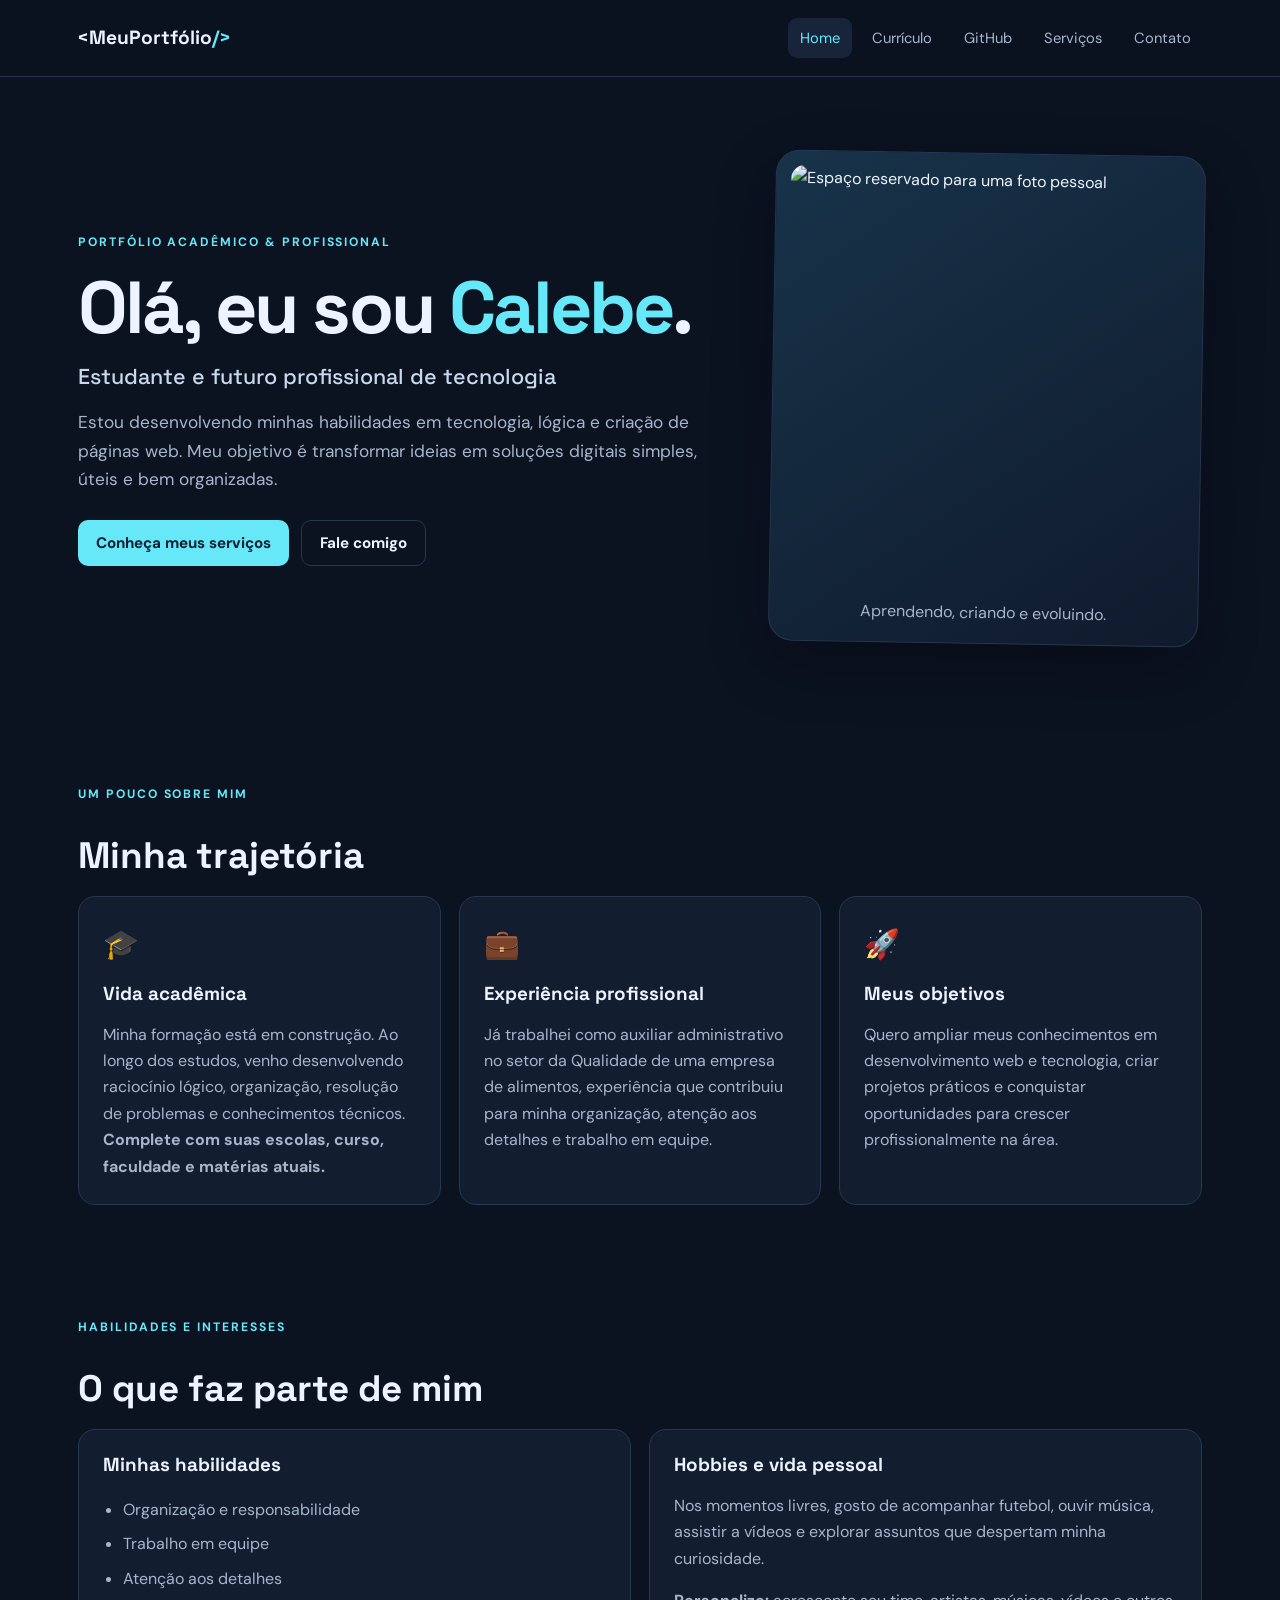
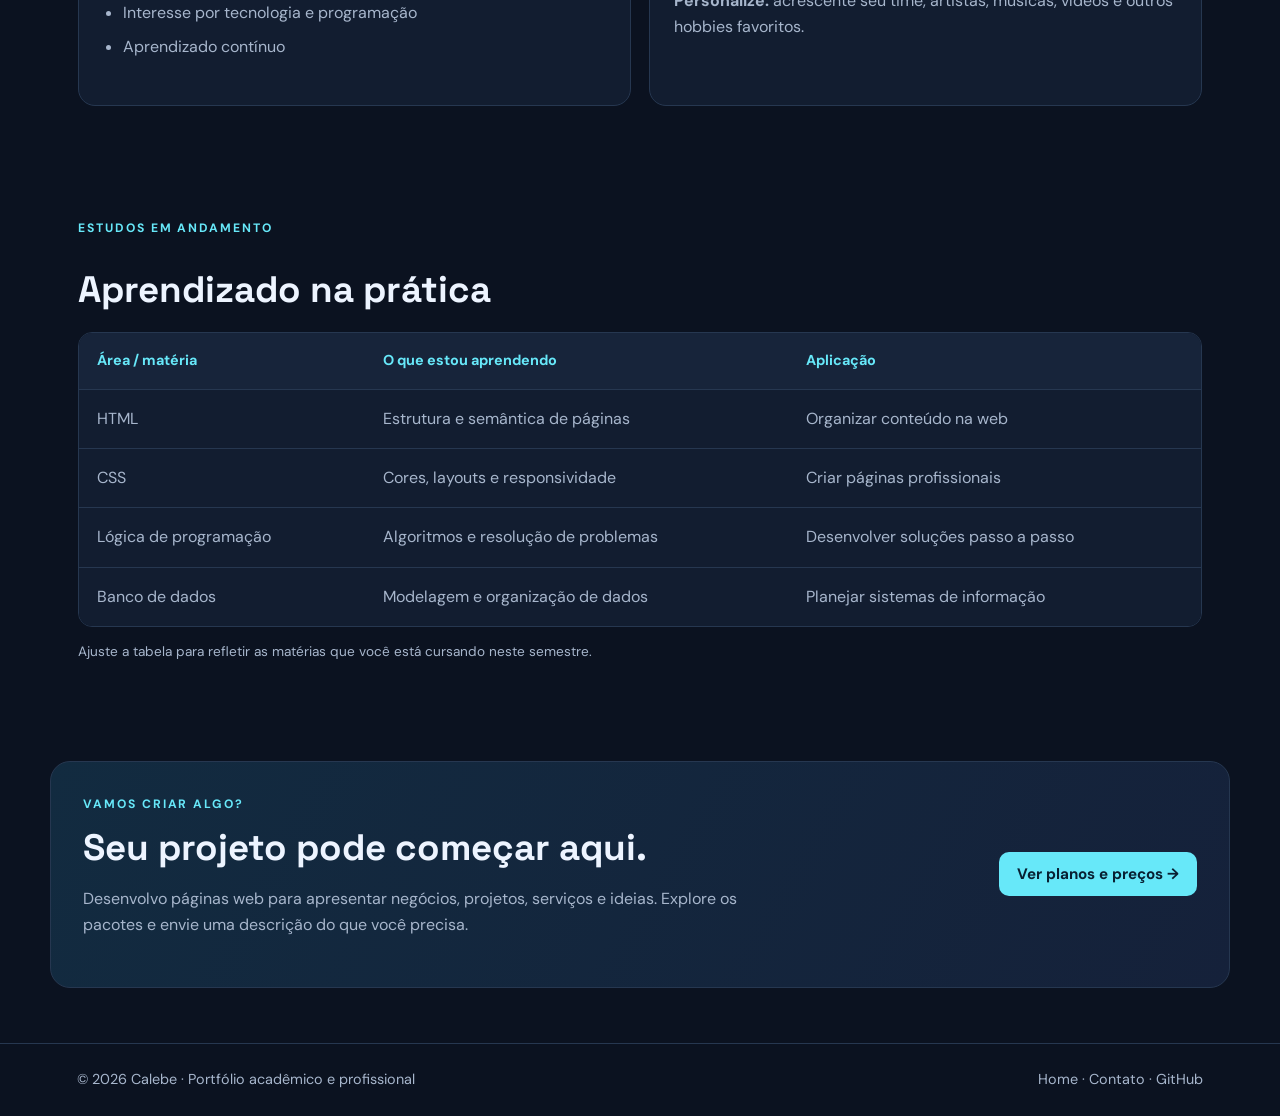
==== index.html @ 486a0722 "Add files via upload" ====
<!DOCTYPE html>
<html lang="pt-BR">
<head>
  <meta charset="UTF-8">
  <meta name="viewport" content="width=device-width, initial-scale=1.0">
  <meta name="description" content="Portfólio acadêmico e profissional e serviços de desenvolvimento web.">
  <title>Meu Portfólio | Desenvolvedor Web</title>
  <link rel="stylesheet" href="style.css">
</head>
<body>
<header class="topo">
  <a class="logo" href="index.html">&lt;MeuPortfólio<span>/&gt;</span></a>
  <nav aria-label="Menu principal">
    <a class="ativo" href="index.html">Home</a>
    <a href="curriculo.html">Currículo</a>
    <a href="github.html">GitHub</a>
    <a href="servicos.html">Serviços</a>
    <a href="contato.html">Contato</a>
  </nav>
</header>
<main>
  <section class="hero">
    <div class="hero-texto">
      <p class="sobretitulo">PORTFÓLIO ACADÊMICO & PROFISSIONAL</p>
      <h1>Olá, eu sou <span>Calebe</span>.</h1>
      <h2>Estudante e futuro profissional de tecnologia</h2>
      <p>Estou desenvolvendo minhas habilidades em tecnologia, lógica e criação de páginas web. Meu objetivo é transformar ideias em soluções digitais simples, úteis e bem organizadas.</p>
      <div class="botoes">
        <a class="botao" href="servicos.html">Conheça meus serviços</a>
        <a class="botao secundario" href="contato.html">Fale comigo</a>
      </div>
    </div>
    <div class="foto-perfil">
      <!-- Troque perfil.jpg por uma foto sua. -->
      <img src="https://placehold.co/420x480/142238/67e8f9?text=Sua+Foto" alt="Espaço reservado para uma foto pessoal">
      <p>Aprendendo, criando e evoluindo.</p>
    </div>
  </section>

  <section class="secao">
    <p class="sobretitulo">UM POUCO SOBRE MIM</p>
    <h2>Minha trajetória</h2>
    <div class="grade tres">
      <article class="cartao"><div class="icone">🎓</div><h3>Vida acadêmica</h3><p>Minha formação está em construção. Ao longo dos estudos, venho desenvolvendo raciocínio lógico, organização, resolução de problemas e conhecimentos técnicos. <strong>Complete com suas escolas, curso, faculdade e matérias atuais.</strong></p></article>
      <article class="cartao"><div class="icone">💼</div><h3>Experiência profissional</h3><p>Já trabalhei como auxiliar administrativo no setor da Qualidade de uma empresa de alimentos, experiência que contribuiu para minha organização, atenção aos detalhes e trabalho em equipe.</p></article>
      <article class="cartao"><div class="icone">🚀</div><h3>Meus objetivos</h3><p>Quero ampliar meus conhecimentos em desenvolvimento web e tecnologia, criar projetos práticos e conquistar oportunidades para crescer profissionalmente na área.</p></article>
    </div>
  </section>

  <section class="secao">
    <p class="sobretitulo">HABILIDADES E INTERESSES</p>
    <h2>O que faz parte de mim</h2>
    <div class="grade dois">
      <article class="cartao"><h3>Minhas habilidades</h3><ul class="lista"><li>Organização e responsabilidade</li><li>Trabalho em equipe</li><li>Atenção aos detalhes</li><li>Interesse por tecnologia e programação</li><li>Aprendizado contínuo</li></ul></article>
      <article class="cartao"><h3>Hobbies e vida pessoal</h3><p>Nos momentos livres, gosto de acompanhar futebol, ouvir música, assistir a vídeos e explorar assuntos que despertam minha curiosidade.</p><p><strong>Personalize:</strong> acrescente seu time, artistas, músicas, vídeos e outros hobbies favoritos.</p></article>
    </div>
  </section>

  <section class="secao">
    <p class="sobretitulo">ESTUDOS EM ANDAMENTO</p>
    <h2>Aprendizado na prática</h2>
    <div class="tabela-wrap"><table><thead><tr><th>Área / matéria</th><th>O que estou aprendendo</th><th>Aplicação</th></tr></thead><tbody>
      <tr><td>HTML</td><td>Estrutura e semântica de páginas</td><td>Organizar conteúdo na web</td></tr>
      <tr><td>CSS</td><td>Cores, layouts e responsividade</td><td>Criar páginas profissionais</td></tr>
      <tr><td>Lógica de programação</td><td>Algoritmos e resolução de problemas</td><td>Desenvolver soluções passo a passo</td></tr>
      <tr><td>Banco de dados</td><td>Modelagem e organização de dados</td><td>Planejar sistemas de informação</td></tr>
    </tbody></table></div>
    <p class="nota">Ajuste a tabela para refletir as matérias que você está cursando neste semestre.</p>
  </section>

  <section class="secao destaque">
    <div><p class="sobretitulo">VAMOS CRIAR ALGO?</p><h2>Seu projeto pode começar aqui.</h2><p>Desenvolvo páginas web para apresentar negócios, projetos, serviços e ideias. Explore os pacotes e envie uma descrição do que você precisa.</p></div>
    <a class="botao" href="servicos.html">Ver planos e preços →</a>
  </section>
</main>
<footer><p>© 2026 Calebe · Portfólio acadêmico e profissional</p><p><a href="index.html">Home</a> · <a href="contato.html">Contato</a> · <a href="github.html">GitHub</a></p></footer>
</body>
</html>
---- style.css ----
@import url('https://fonts.googleapis.com/css2?family=DM+Sans:wght@400;500;600;700&family=Space+Grotesk:wght@400;500;600;700&display=swap');
:root{--fundo:#0b1220;--painel:#121d30;--painel2:#17243a;--texto:#edf4ff;--suave:#a7b6cc;--azul:#67e8f9;--azul2:#38bdf8;--borda:#263750;--verde:#9ef0c3}
*{box-sizing:border-box}
html{scroll-behavior:smooth}
body{margin:0;background:var(--fundo);color:var(--texto);font-family:'DM Sans',sans-serif;line-height:1.65}
a{color:var(--azul);text-decoration:none}
a:hover{color:#fff}
.topo{display:flex;align-items:center;justify-content:space-between;gap:24px;padding:18px clamp(18px,6vw,90px);border-bottom:1px solid var(--borda);background:rgba(11,18,32,.96);position:sticky;top:0;z-index:10}
.logo{font-family:'Space Grotesk',sans-serif;font-size:1.2rem;font-weight:700;color:var(--texto);white-space:nowrap}.logo span{color:var(--azul)}
nav{display:flex;gap:8px;flex-wrap:wrap;justify-content:flex-end}nav a{color:var(--suave);padding:8px 12px;border-radius:9px;font-size:.92rem}nav a:hover,nav a.ativo{background:var(--painel2);color:var(--azul)}
.hero{display:grid;grid-template-columns:1.2fr .8fr;align-items:center;gap:50px;max-width:1180px;margin:auto;padding:76px 28px 84px;min-height:500px}
.sobretitulo{color:var(--azul);font-size:.76rem;font-weight:700;letter-spacing:.16em;margin:0 0 12px}
h1,h2,h3{font-family:'Space Grotesk',sans-serif;line-height:1.2;margin-top:0}h1{font-size:clamp(2.5rem,6vw,4.6rem);margin-bottom:10px;letter-spacing:-.04em}h1 span{color:var(--azul)}h2{font-size:clamp(1.6rem,3vw,2.3rem);margin-bottom:18px}h3{font-size:1.18rem;margin-bottom:10px}
.hero h2{font-size:1.35rem;color:#c9d8ed;font-weight:500;margin:12px 0 18px}.hero-texto>p:not(.sobretitulo){max-width:650px;color:var(--suave);font-size:1.08rem}
.foto-perfil{background:linear-gradient(145deg,#17334a,#101a2c);padding:14px;border:1px solid var(--borda);border-radius:24px;transform:rotate(1deg);box-shadow:0 22px 60px #0004}.foto-perfil img{width:100%;display:block;aspect-ratio:4/4.2;object-fit:cover;border-radius:15px}.foto-perfil p{text-align:center;color:var(--suave);margin:12px 0 3px}
.botoes{display:flex;gap:12px;flex-wrap:wrap;margin-top:26px}.botao{display:inline-flex;align-items:center;justify-content:center;background:var(--azul);color:#082032;border:0;border-radius:10px;padding:12px 18px;font:700 .95rem 'DM Sans',sans-serif;cursor:pointer;transition:.2s}.botao:hover{background:#b4f5ff;color:#082032;transform:translateY(-1px)}.botao.secundario{background:transparent;color:var(--texto);border:1px solid var(--borda)}.botao.secundario:hover{border-color:var(--azul)}
.secao{max-width:1180px;margin:auto;padding:56px 28px}.secao>h2{margin-top:30px}.grade{display:grid;gap:18px}.tres{grid-template-columns:repeat(3,minmax(0,1fr))}.dois{grid-template-columns:repeat(2,minmax(0,1fr))}
.cartao{background:var(--painel);border:1px solid var(--borda);padding:24px;border-radius:17px}.cartao p{color:var(--suave);margin-bottom:0}.icone{font-size:1.8rem;margin-bottom:14px}.lista{padding-left:20px;color:var(--suave)}.lista li{padding:4px 0}
.destaque{display:flex;justify-content:space-between;align-items:center;gap:24px;background:linear-gradient(120deg,#122b40,#15213a);border:1px solid var(--borda);border-radius:20px;margin-top:28px;margin-bottom:55px;padding:32px}.destaque p:not(.sobretitulo){color:var(--suave);max-width:680px}.destaque h2{margin-bottom:10px}.faixa{margin-top:38px;margin-bottom:0}
footer{border-top:1px solid var(--borda);padding:24px clamp(18px,6vw,90px);display:flex;justify-content:space-between;gap:16px;flex-wrap:wrap;color:var(--suave);font-size:.9rem}footer p{margin:0}footer a{color:var(--suave)}
.pagina{max-width:1180px;margin:auto;min-height:70vh}.cabecalho-pagina{padding:64px 28px 28px;background:radial-gradient(ellipse at top right,#18365055,transparent 60%)}.cabecalho-pagina h1{font-size:clamp(2.5rem,5vw,4rem)}.cabecalho-pagina>p:last-child{color:var(--suave);max-width:700px}
.linha-tempo{display:grid;grid-template-columns:20px 1fr;gap:15px;padding:12px 0 28px}.ponto{width:12px;height:12px;border-radius:50%;background:var(--azul);margin-top:8px;box-shadow:0 0 0 6px #67e8f91c}.linha-tempo p,.linha-tempo li{color:var(--suave)}.data{font-size:.83rem;color:var(--azul)!important;text-transform:uppercase;letter-spacing:.08em}
.tabela-wrap{overflow-x:auto;border:1px solid var(--borda);border-radius:14px;margin:20px 0 12px}table{width:100%;border-collapse:collapse;min-width:600px;background:var(--painel)}th,td{text-align:left;padding:16px 18px;border-bottom:1px solid var(--borda)}th{background:var(--painel2);color:var(--azul);font-size:.9rem}td{color:var(--suave)}tr:last-child td{border-bottom:0}td strong{color:var(--texto)}.preco{font-weight:700;color:var(--verde);white-space:nowrap}.grande{font-size:1.35rem;margin-top:16px!important}
.nota{font-size:.85rem;color:var(--suave)!important}.aviso{margin-top:28px;padding:18px 20px;border:1px solid #4a647e;border-left:4px solid var(--azul2);border-radius:10px;background:#102035;color:#c4d4e8}.etiquetas{display:flex;gap:9px;flex-wrap:wrap;margin:16px 0 28px}.etiquetas span,.tag{border:1px solid #31506a;background:#142b40;color:var(--azul);padding:6px 11px;border-radius:999px;font-size:.84rem}.perfil-github{display:grid;grid-template-columns:90px 1fr;gap:24px;align-items:start;margin-bottom:34px}.github-mark{width:82px;height:82px;border-radius:22px;background:#24334b;color:var(--azul);display:grid;place-items:center;font-weight:700;font-size:1.6rem}.perfil-github h2{margin-bottom:6px}.perfil-github .botao{margin-top:18px}.projeto{display:flex;flex-direction:column;align-items:flex-start}.projeto .tag{margin-bottom:18px}.projeto a{margin-top:18px;font-weight:700}.popular{border-color:#3f8da1;box-shadow:0 0 0 1px #67e8f91a}.popular .tag{margin-bottom:16px}
.contato-grade{align-items:start}.formulario{background:var(--painel);border:1px solid var(--borda);border-radius:18px;padding:25px}.campo{display:flex;flex-direction:column;gap:7px;margin-bottom:18px}.campo label,.campo legend{font-weight:600;font-size:.92rem;color:#dbe7f7}.campo input:not([type=checkbox]):not([type=radio]),.campo select,.campo textarea{width:100%;border:1px solid #31445e;background:#0d1727;color:var(--texto);border-radius:9px;padding:12px 13px;font:inherit;outline:none}.campo input:focus,.campo select:focus,.campo textarea:focus{border-color:var(--azul);box-shadow:0 0 0 3px #67e8f91c}.campo textarea{resize:vertical}.campo fieldset{border:0;padding:0}.campo legend{margin-bottom:8px}.opcao{display:flex;align-items:center;gap:9px;color:var(--suave);font-weight:400!important;margin:7px 0}.opcao input{accent-color:var(--azul);width:16px;height:16px}.concordancia{align-items:flex-start;margin:20px 0}.sucesso{padding:12px;background:#12352e;color:var(--verde);border-radius:8px}.navegacao-paginas{display:flex;justify-content:space-between;gap:20px;padding:0 28px 55px;font-weight:700}
@media(max-width:800px){.topo{align-items:flex-start;flex-direction:column;gap:10px;position:static}nav{justify-content:flex-start}nav a{padding:7px 9px}.hero{grid-template-columns:1fr;gap:30px;padding-top:48px}.foto-perfil{max-width:430px}.tres{grid-template-columns:1fr}.dois{grid-template-columns:1fr}.destaque{align-items:flex-start;flex-direction:column}.cabecalho-pagina{padding-top:42px}.secao{padding-top:38px;padding-bottom:38px}.campos-curtos{grid-template-columns:1fr}}
@media(max-width:440px){.logo{font-size:1.05rem}nav{gap:3px}nav a{font-size:.84rem}.hero{padding-left:20px;padding-right:20px}.secao,.cabecalho-pagina{padding-left:20px;padding-right:20px}.formulario{padding:18px}.perfil-github{grid-template-columns:1fr}.navegacao-paginas{padding-left:20px;padding-right:20px;font-size:.9rem}}
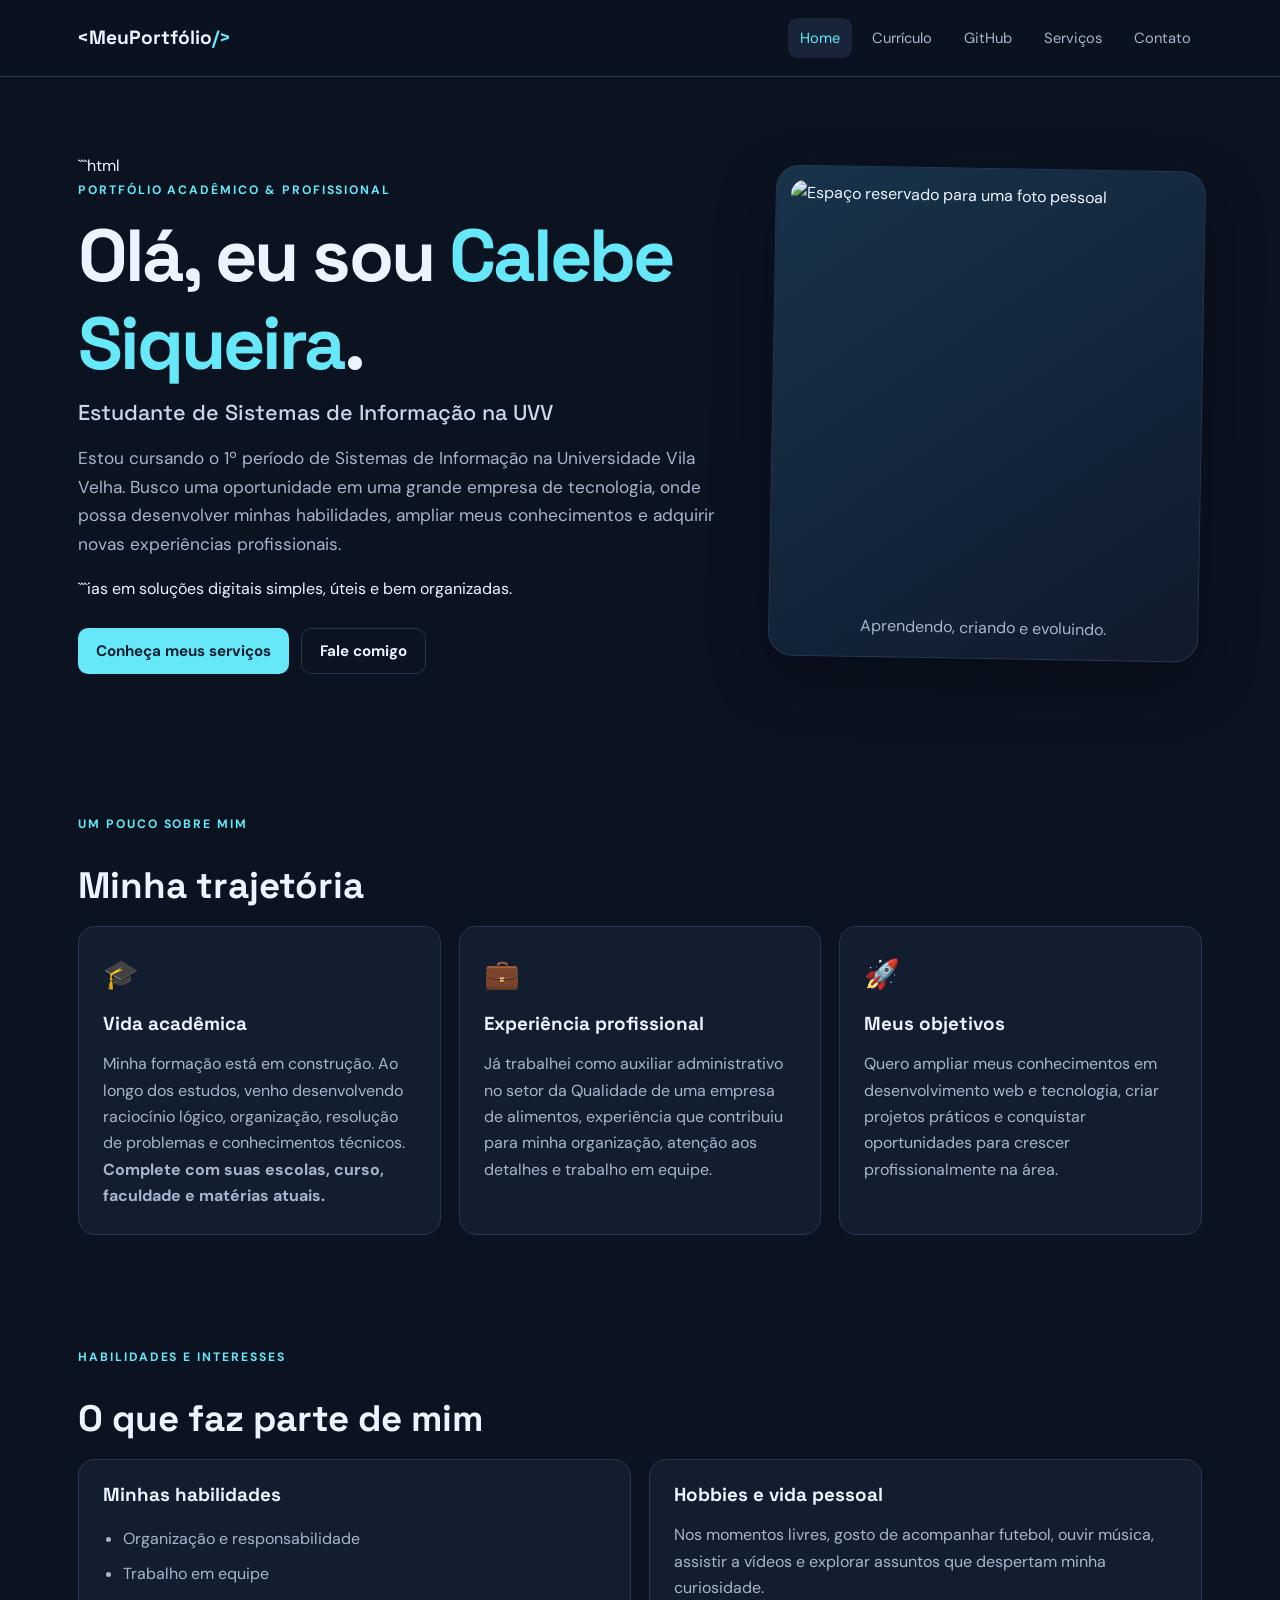
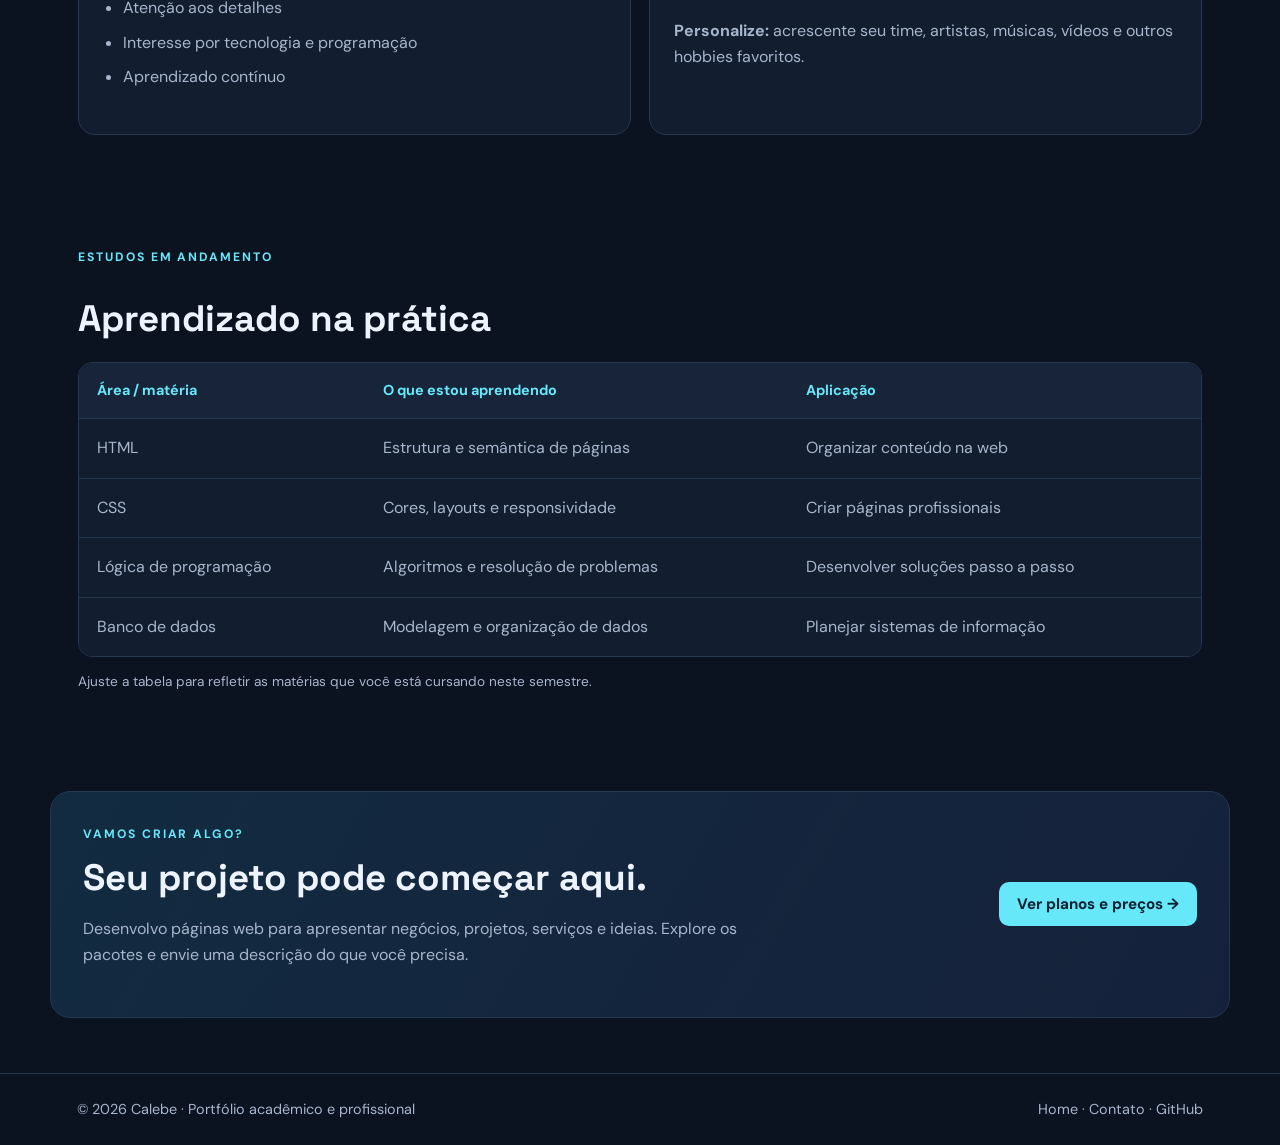
==== commit 9bcdf769: "Update index.html" ====
--- a/index.html
+++ b/index.html
@@ -21,10 +21,12 @@
 <main>
   <section class="hero">
     <div class="hero-texto">
-      <p class="sobretitulo">PORTFÓLIO ACADÊMICO & PROFISSIONAL</p>
-      <h1>Olá, eu sou <span>Calebe</span>.</h1>
-      <h2>Estudante e futuro profissional de tecnologia</h2>
-      <p>Estou desenvolvendo minhas habilidades em tecnologia, lógica e criação de páginas web. Meu objetivo é transformar ideias em soluções digitais simples, úteis e bem organizadas.</p>
+     ```html
+<p class="sobretitulo">PORTFÓLIO ACADÊMICO &amp; PROFISSIONAL</p>
+<h1>Olá, eu sou <span>Calebe Siqueira</span>.</h1>
+<h2>Estudante de Sistemas de Informação na UVV</h2>
+<p>Estou cursando o 1º período de Sistemas de Informação na Universidade Vila Velha. Busco uma oportunidade em uma grande empresa de tecnologia, onde possa desenvolver minhas habilidades, ampliar meus conhecimentos e adquirir novas experiências profissionais.</p>
+```ias em soluções digitais simples, úteis e bem organizadas.</p>
       <div class="botoes">
         <a class="botao" href="servicos.html">Conheça meus serviços</a>
         <a class="botao secundario" href="contato.html">Fale comigo</a>
@@ -75,4 +77,4 @@
 </main>
 <footer><p>© 2026 Calebe · Portfólio acadêmico e profissional</p><p><a href="index.html">Home</a> · <a href="contato.html">Contato</a> · <a href="github.html">GitHub</a></p></footer>
 </body>
-</html>+</html>
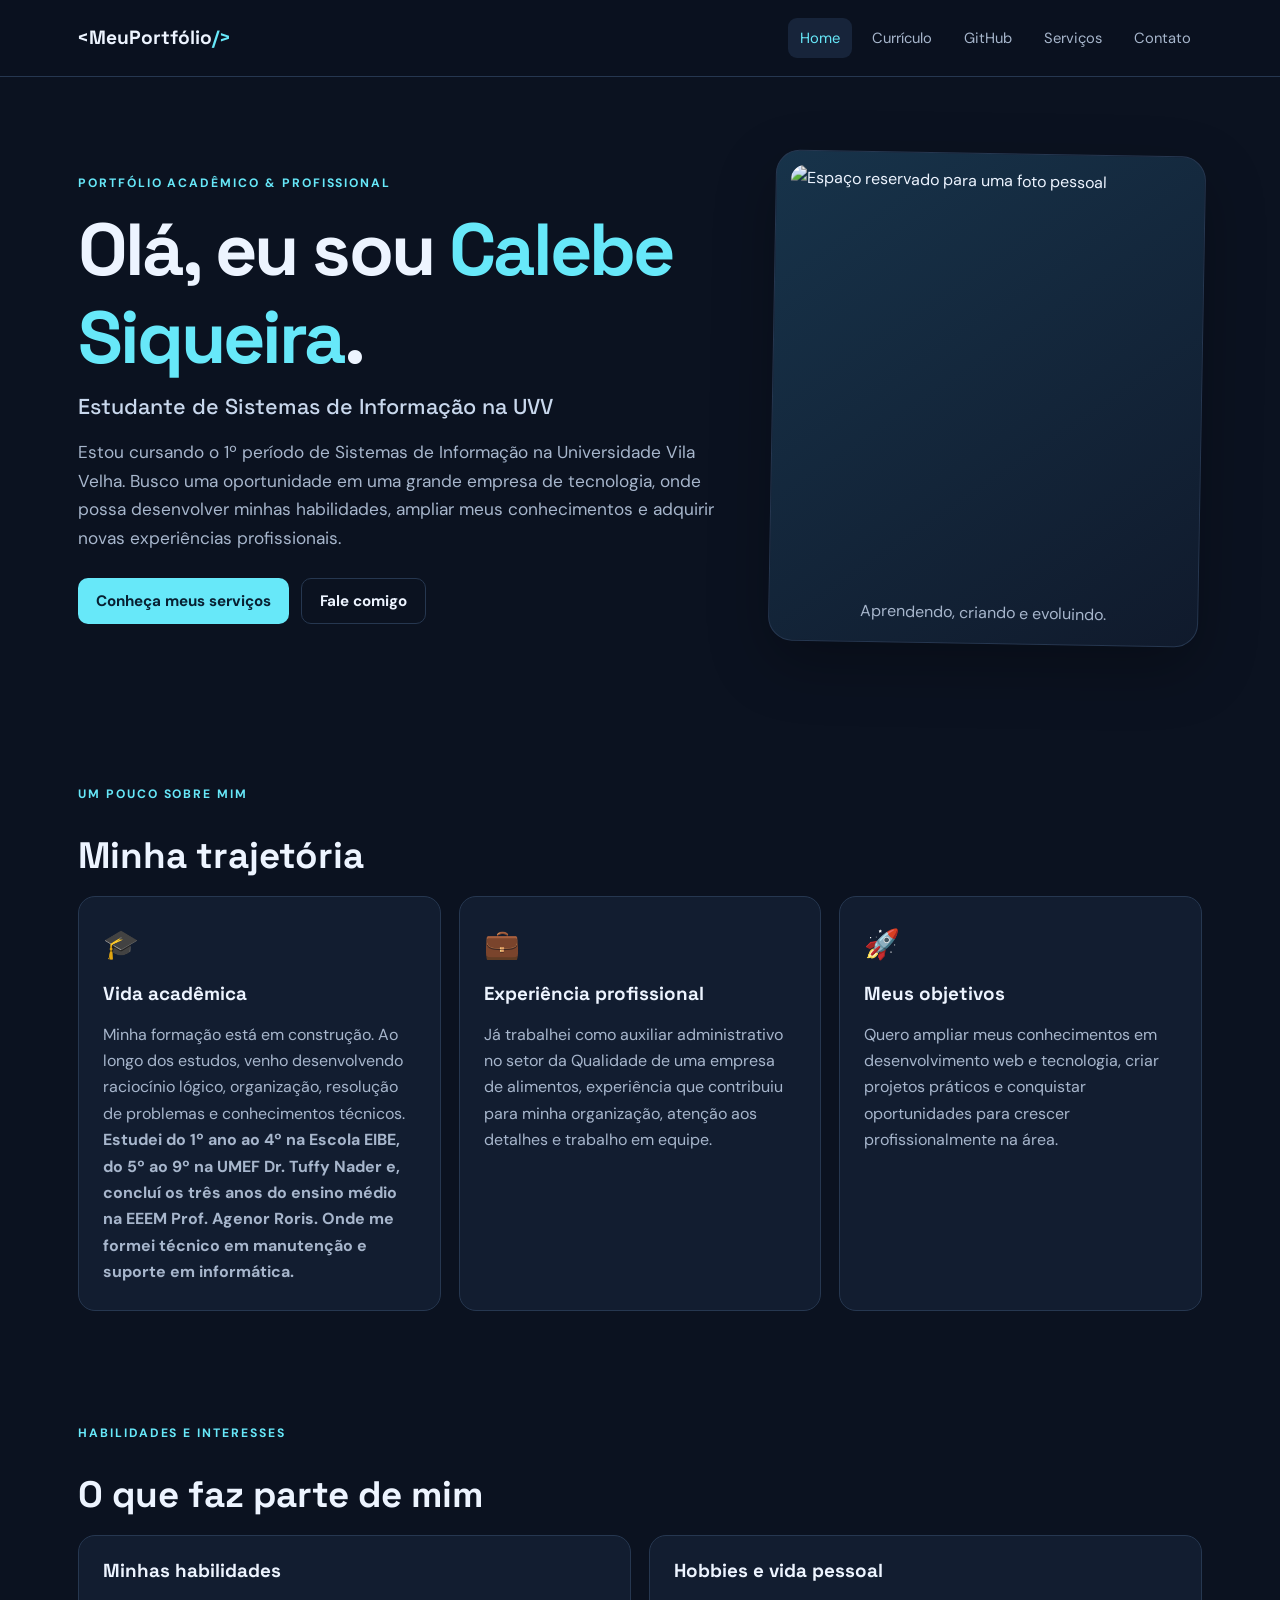
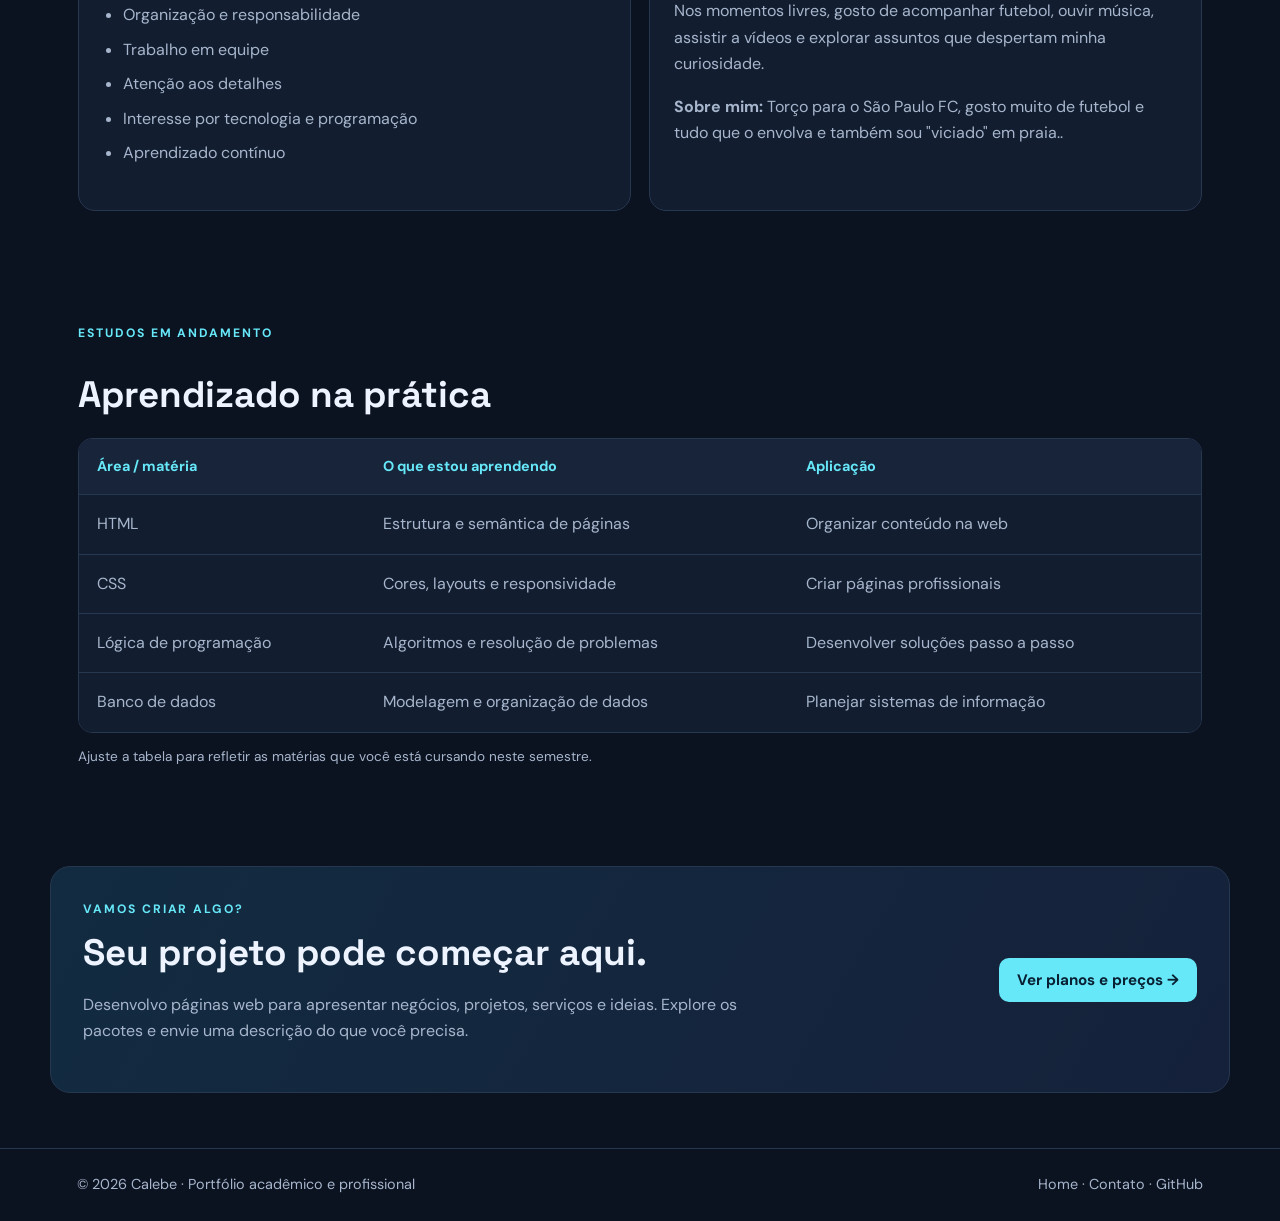
==== commit 7e8a7b72: "Update index.html" ====
--- a/index.html
+++ b/index.html
@@ -21,12 +21,10 @@
 <main>
   <section class="hero">
     <div class="hero-texto">
-     ```html
 <p class="sobretitulo">PORTFÓLIO ACADÊMICO &amp; PROFISSIONAL</p>
 <h1>Olá, eu sou <span>Calebe Siqueira</span>.</h1>
 <h2>Estudante de Sistemas de Informação na UVV</h2>
-<p>Estou cursando o 1º período de Sistemas de Informação na Universidade Vila Velha. Busco uma oportunidade em uma grande empresa de tecnologia, onde possa desenvolver minhas habilidades, ampliar meus conhecimentos e adquirir novas experiências profissionais.</p>
-```ias em soluções digitais simples, úteis e bem organizadas.</p>
+<p>Estou cursando o 1º período de Sistemas de Informação na Universidade Vila Velha. Busco uma oportunidade em uma grande empresa de tecnologia, onde possa desenvolver minhas habilidades, ampliar meus conhecimentos e adquirir novas experiências profissionais.</p></p>
       <div class="botoes">
         <a class="botao" href="servicos.html">Conheça meus serviços</a>
         <a class="botao secundario" href="contato.html">Fale comigo</a>
@@ -43,7 +41,7 @@
     <p class="sobretitulo">UM POUCO SOBRE MIM</p>
     <h2>Minha trajetória</h2>
     <div class="grade tres">
-      <article class="cartao"><div class="icone">🎓</div><h3>Vida acadêmica</h3><p>Minha formação está em construção. Ao longo dos estudos, venho desenvolvendo raciocínio lógico, organização, resolução de problemas e conhecimentos técnicos. <strong>Complete com suas escolas, curso, faculdade e matérias atuais.</strong></p></article>
+      <article class="cartao"><div class="icone">🎓</div><h3>Vida acadêmica</h3><p>Minha formação está em construção. Ao longo dos estudos, venho desenvolvendo raciocínio lógico, organização, resolução de problemas e conhecimentos técnicos. <strong>Estudei do 1º ano ao 4º na Escola EIBE, do 5º ao 9º na UMEF Dr. Tuffy Nader e, concluí os três anos do ensino médio na EEEM Prof. Agenor Roris. Onde me formei técnico em manutenção e suporte em informática.</strong></p></article>
       <article class="cartao"><div class="icone">💼</div><h3>Experiência profissional</h3><p>Já trabalhei como auxiliar administrativo no setor da Qualidade de uma empresa de alimentos, experiência que contribuiu para minha organização, atenção aos detalhes e trabalho em equipe.</p></article>
       <article class="cartao"><div class="icone">🚀</div><h3>Meus objetivos</h3><p>Quero ampliar meus conhecimentos em desenvolvimento web e tecnologia, criar projetos práticos e conquistar oportunidades para crescer profissionalmente na área.</p></article>
     </div>
@@ -54,7 +52,7 @@
     <h2>O que faz parte de mim</h2>
     <div class="grade dois">
       <article class="cartao"><h3>Minhas habilidades</h3><ul class="lista"><li>Organização e responsabilidade</li><li>Trabalho em equipe</li><li>Atenção aos detalhes</li><li>Interesse por tecnologia e programação</li><li>Aprendizado contínuo</li></ul></article>
-      <article class="cartao"><h3>Hobbies e vida pessoal</h3><p>Nos momentos livres, gosto de acompanhar futebol, ouvir música, assistir a vídeos e explorar assuntos que despertam minha curiosidade.</p><p><strong>Personalize:</strong> acrescente seu time, artistas, músicas, vídeos e outros hobbies favoritos.</p></article>
+      <article class="cartao"><h3>Hobbies e vida pessoal</h3><p>Nos momentos livres, gosto de acompanhar futebol, ouvir música, assistir a vídeos e explorar assuntos que despertam minha curiosidade.</p><p><strong>Sobre mim:</strong> Torço para o São Paulo FC, gosto muito de futebol e tudo que o envolva e também sou "viciado" em praia..</p></article>
     </div>
   </section>
 
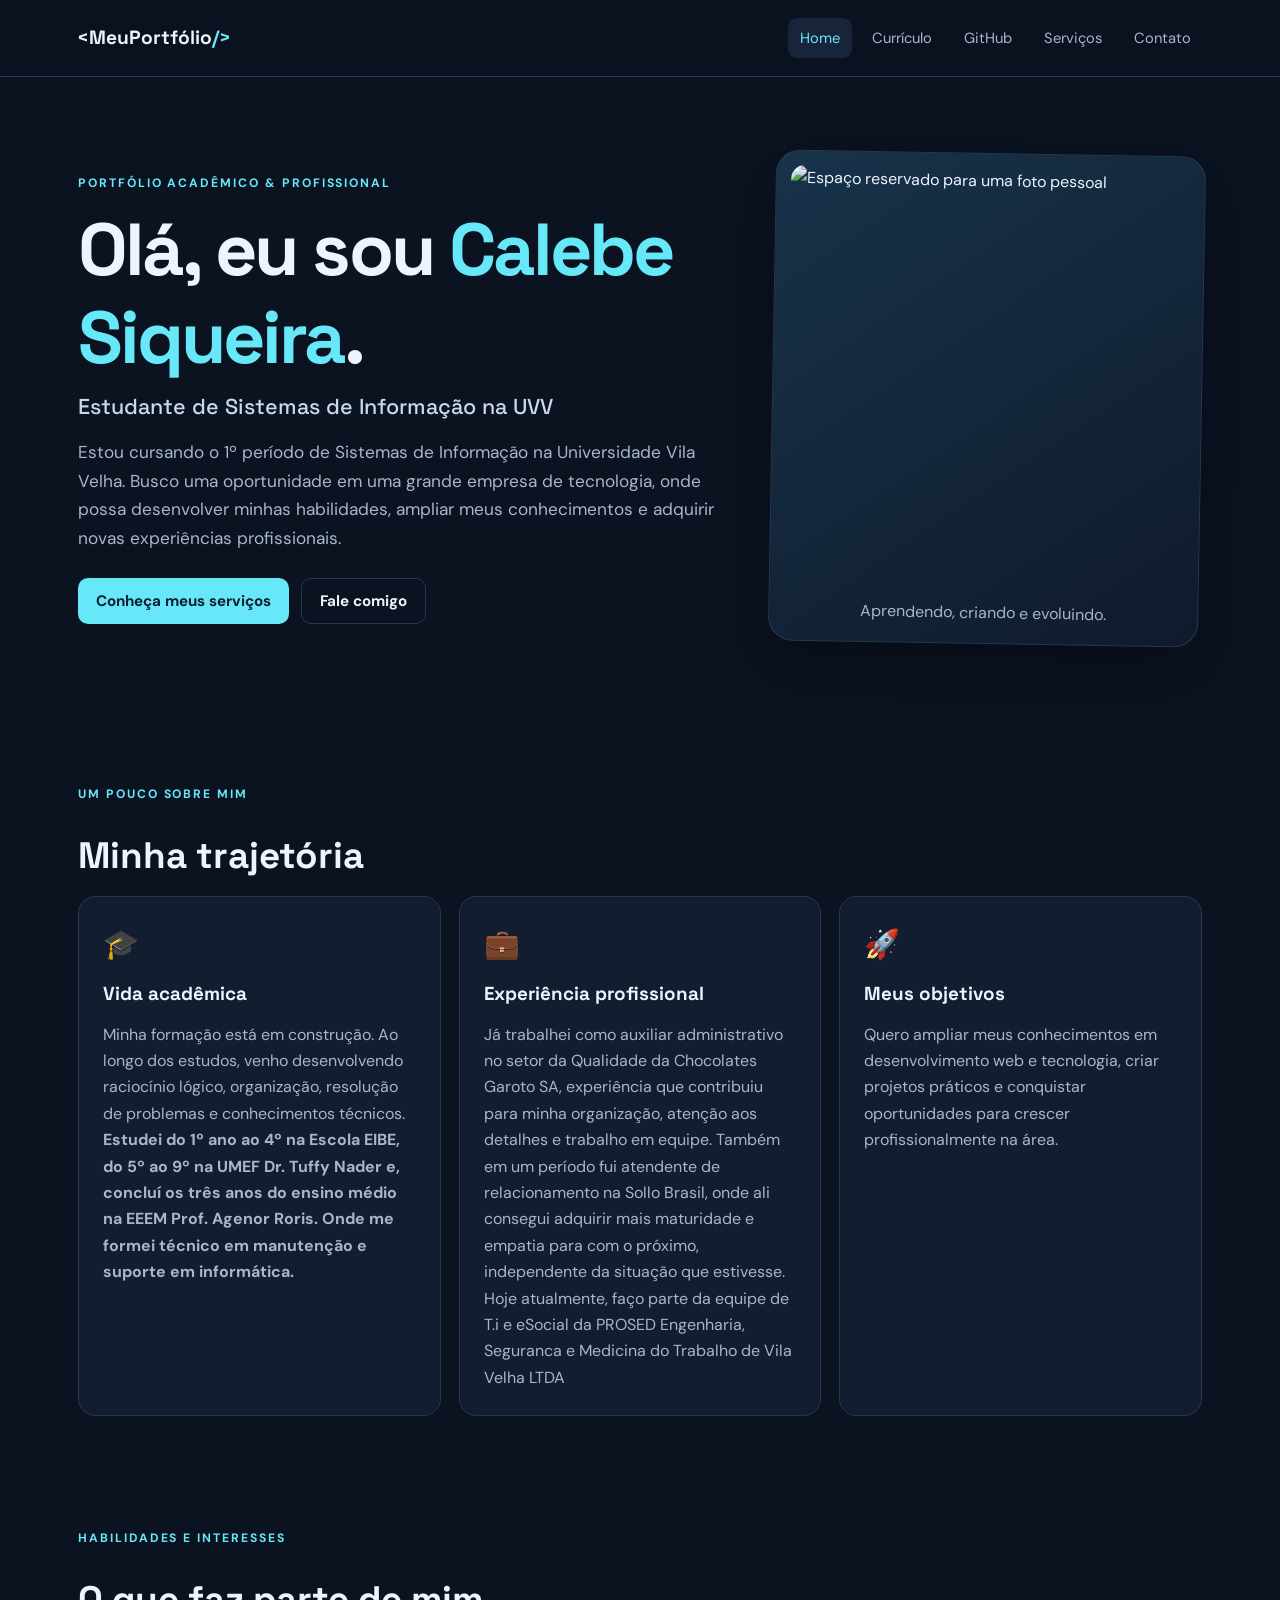
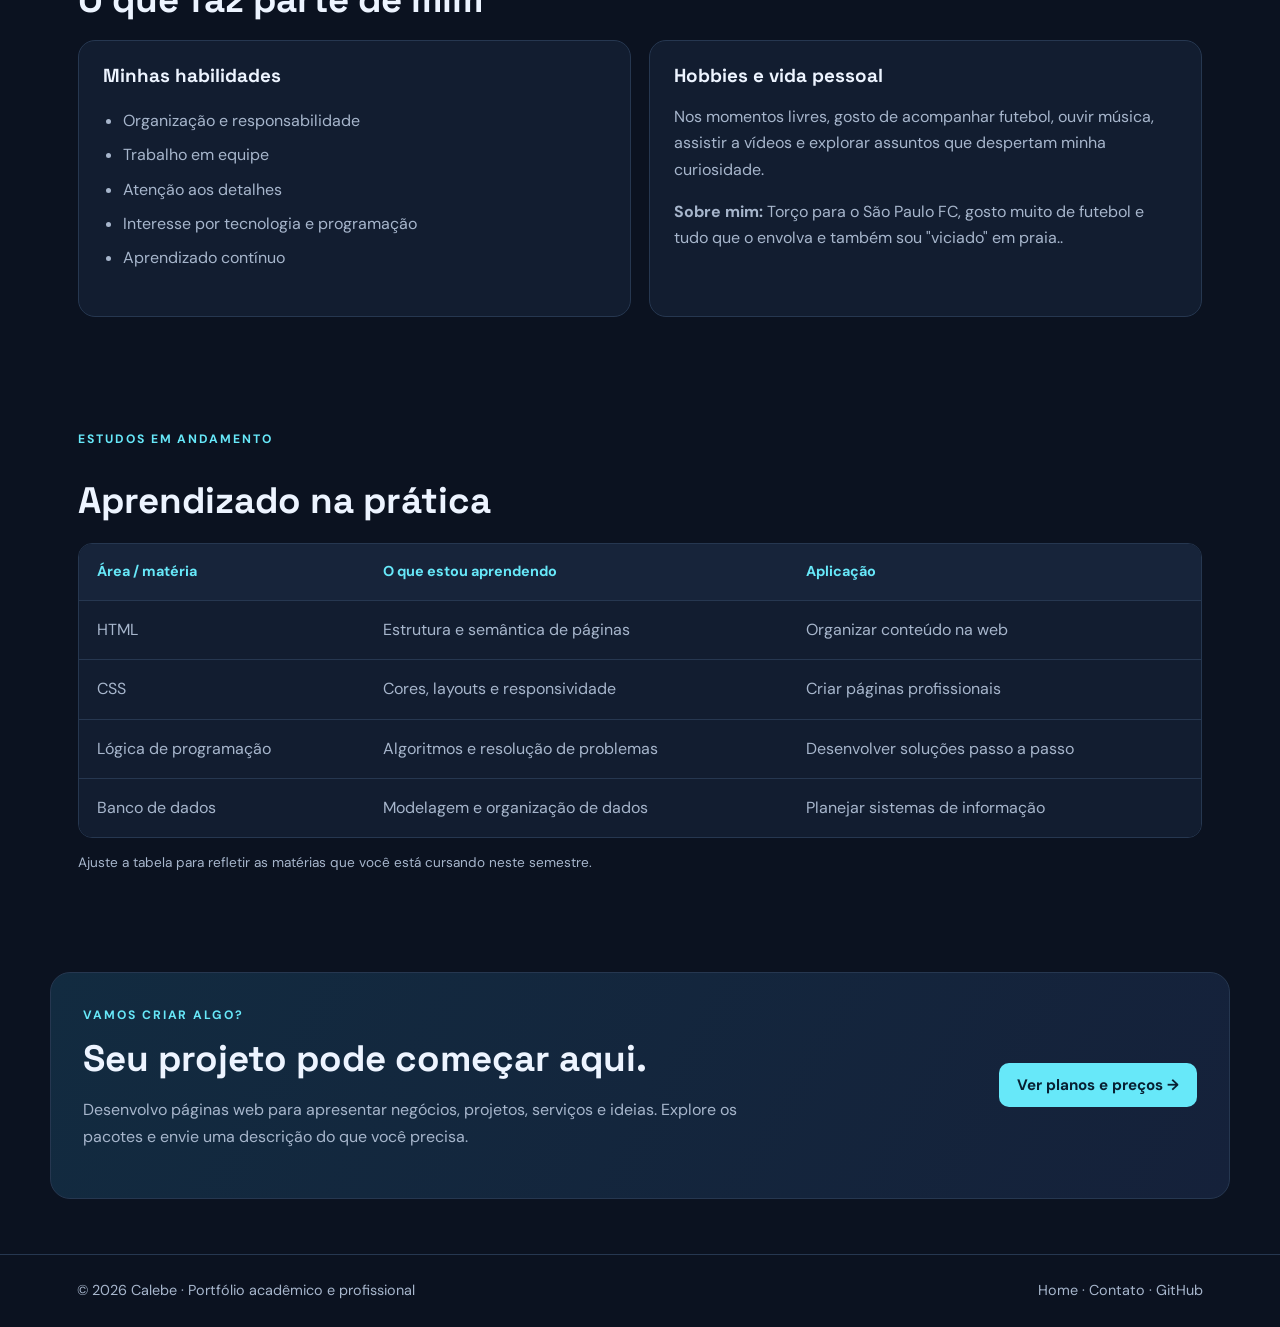
==== commit c6b9b951: "Update index.html" ====
--- a/index.html
+++ b/index.html
@@ -42,7 +42,7 @@
     <h2>Minha trajetória</h2>
     <div class="grade tres">
       <article class="cartao"><div class="icone">🎓</div><h3>Vida acadêmica</h3><p>Minha formação está em construção. Ao longo dos estudos, venho desenvolvendo raciocínio lógico, organização, resolução de problemas e conhecimentos técnicos. <strong>Estudei do 1º ano ao 4º na Escola EIBE, do 5º ao 9º na UMEF Dr. Tuffy Nader e, concluí os três anos do ensino médio na EEEM Prof. Agenor Roris. Onde me formei técnico em manutenção e suporte em informática.</strong></p></article>
-      <article class="cartao"><div class="icone">💼</div><h3>Experiência profissional</h3><p>Já trabalhei como auxiliar administrativo no setor da Qualidade de uma empresa de alimentos, experiência que contribuiu para minha organização, atenção aos detalhes e trabalho em equipe.</p></article>
+      <article class="cartao"><div class="icone">💼</div><h3>Experiência profissional</h3><p>Já trabalhei como auxiliar administrativo no setor da Qualidade da Chocolates Garoto SA, experiência que contribuiu para minha organização, atenção aos detalhes e trabalho em equipe. Também em um período fui atendente de relacionamento na Sollo Brasil, onde ali consegui adquirir mais maturidade e empatia para com o próximo, independente da situação que estivesse. Hoje atualmente, faço parte da equipe de T.i e eSocial da PROSED Engenharia, Seguranca e Medicina do Trabalho de Vila Velha LTDA </p></article>
       <article class="cartao"><div class="icone">🚀</div><h3>Meus objetivos</h3><p>Quero ampliar meus conhecimentos em desenvolvimento web e tecnologia, criar projetos práticos e conquistar oportunidades para crescer profissionalmente na área.</p></article>
     </div>
   </section>
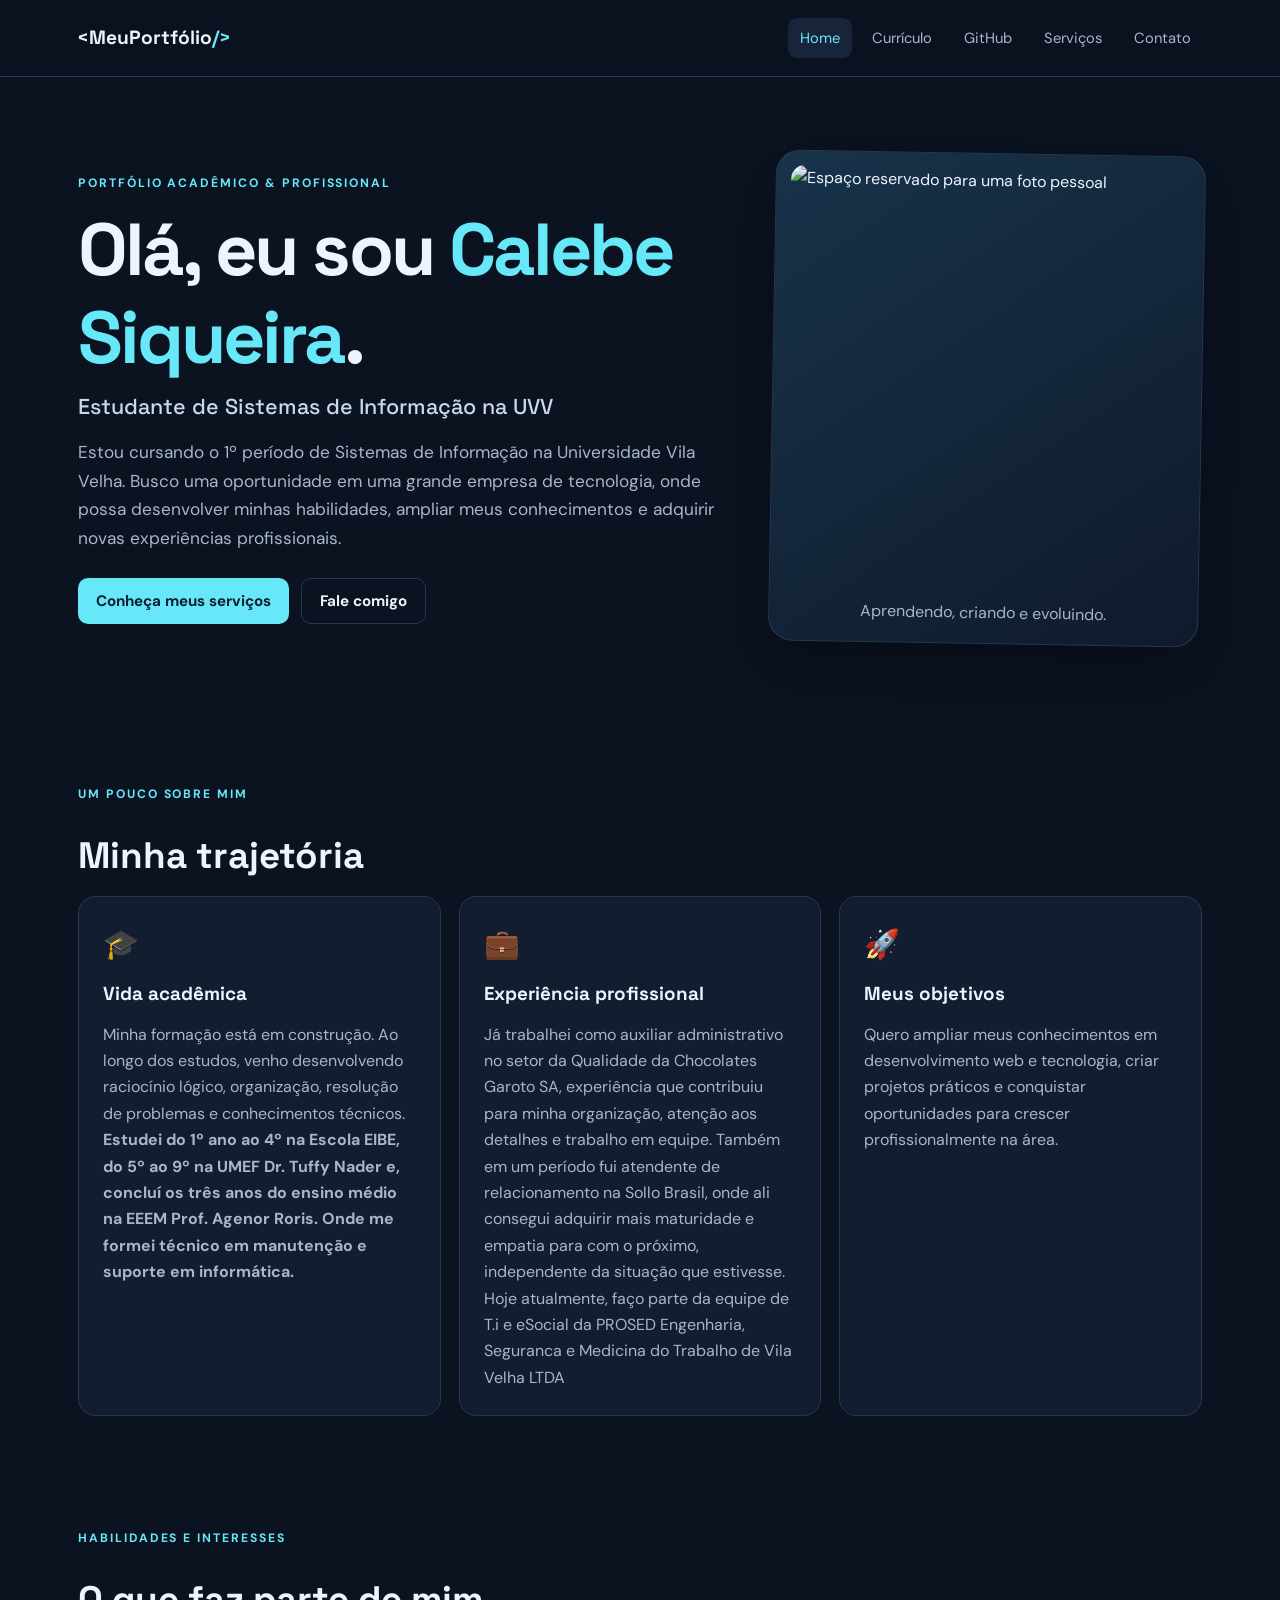
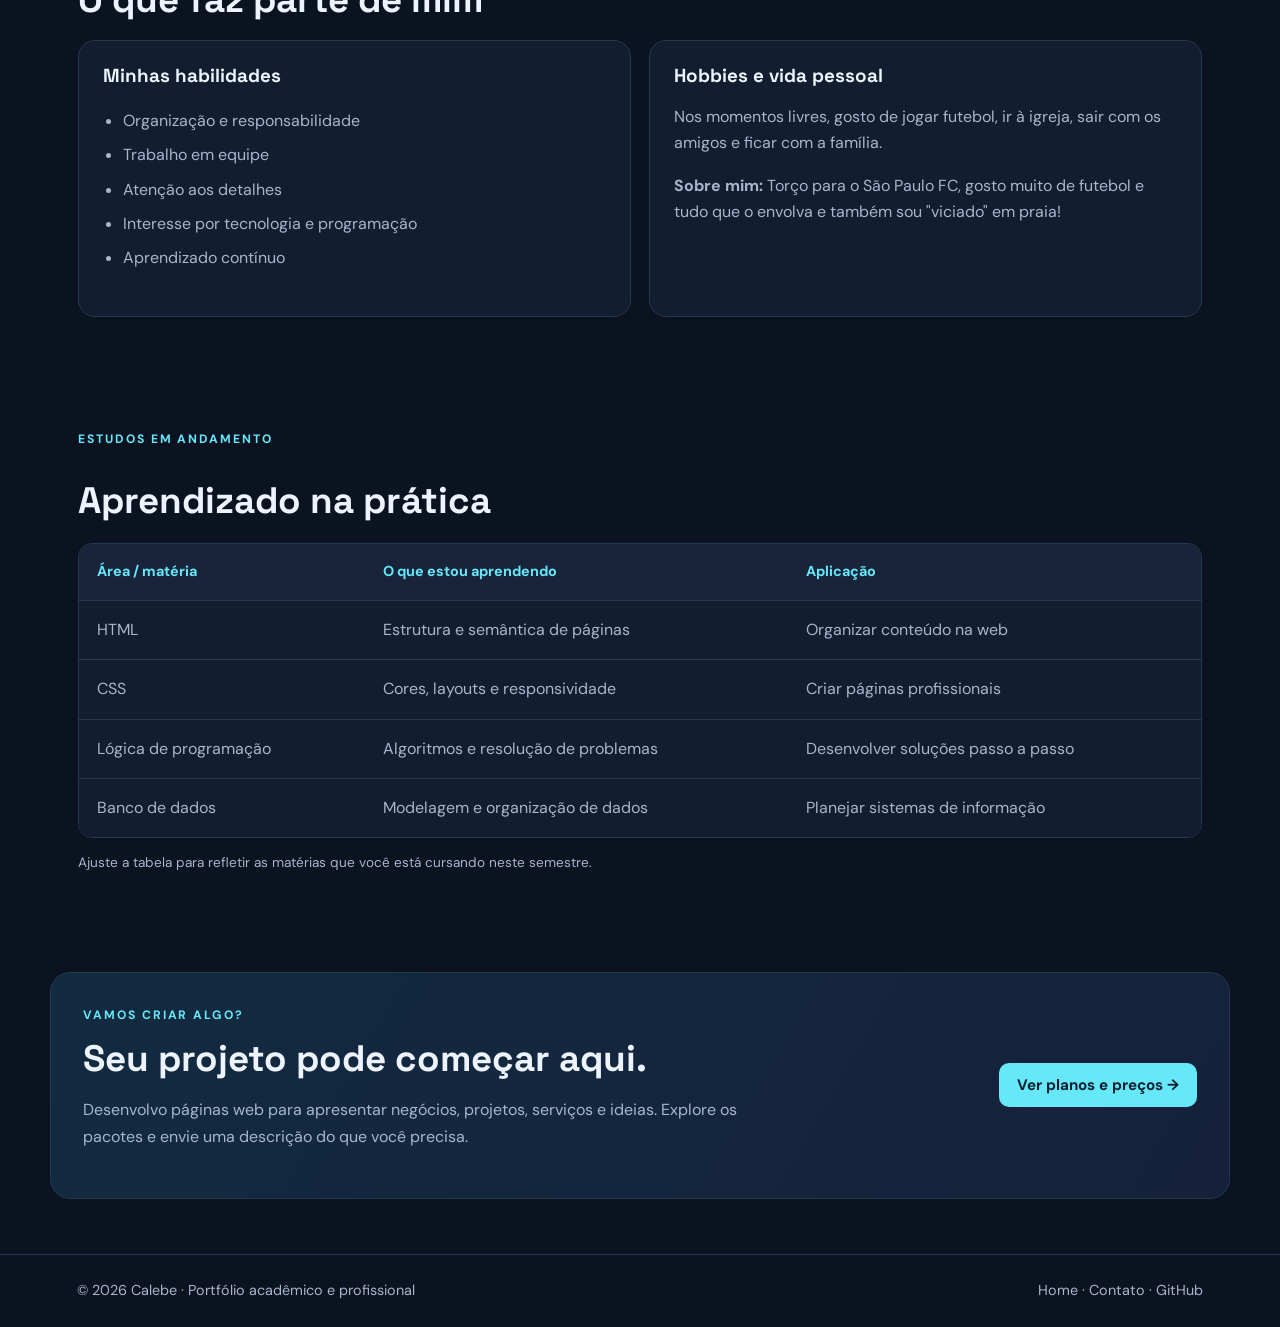
==== commit 16351b57: "Update index.html" ====
--- a/index.html
+++ b/index.html
@@ -52,7 +52,7 @@
     <h2>O que faz parte de mim</h2>
     <div class="grade dois">
       <article class="cartao"><h3>Minhas habilidades</h3><ul class="lista"><li>Organização e responsabilidade</li><li>Trabalho em equipe</li><li>Atenção aos detalhes</li><li>Interesse por tecnologia e programação</li><li>Aprendizado contínuo</li></ul></article>
-      <article class="cartao"><h3>Hobbies e vida pessoal</h3><p>Nos momentos livres, gosto de acompanhar futebol, ouvir música, assistir a vídeos e explorar assuntos que despertam minha curiosidade.</p><p><strong>Sobre mim:</strong> Torço para o São Paulo FC, gosto muito de futebol e tudo que o envolva e também sou "viciado" em praia..</p></article>
+      <article class="cartao"><h3>Hobbies e vida pessoal</h3><p>Nos momentos livres, gosto de jogar futebol, ir à igreja, sair com os amigos e ficar com a família.</p><p><strong>Sobre mim:</strong> Torço para o São Paulo FC, gosto muito de futebol e tudo que o envolva e também sou "viciado" em praia!</p></article>
     </div>
   </section>
 
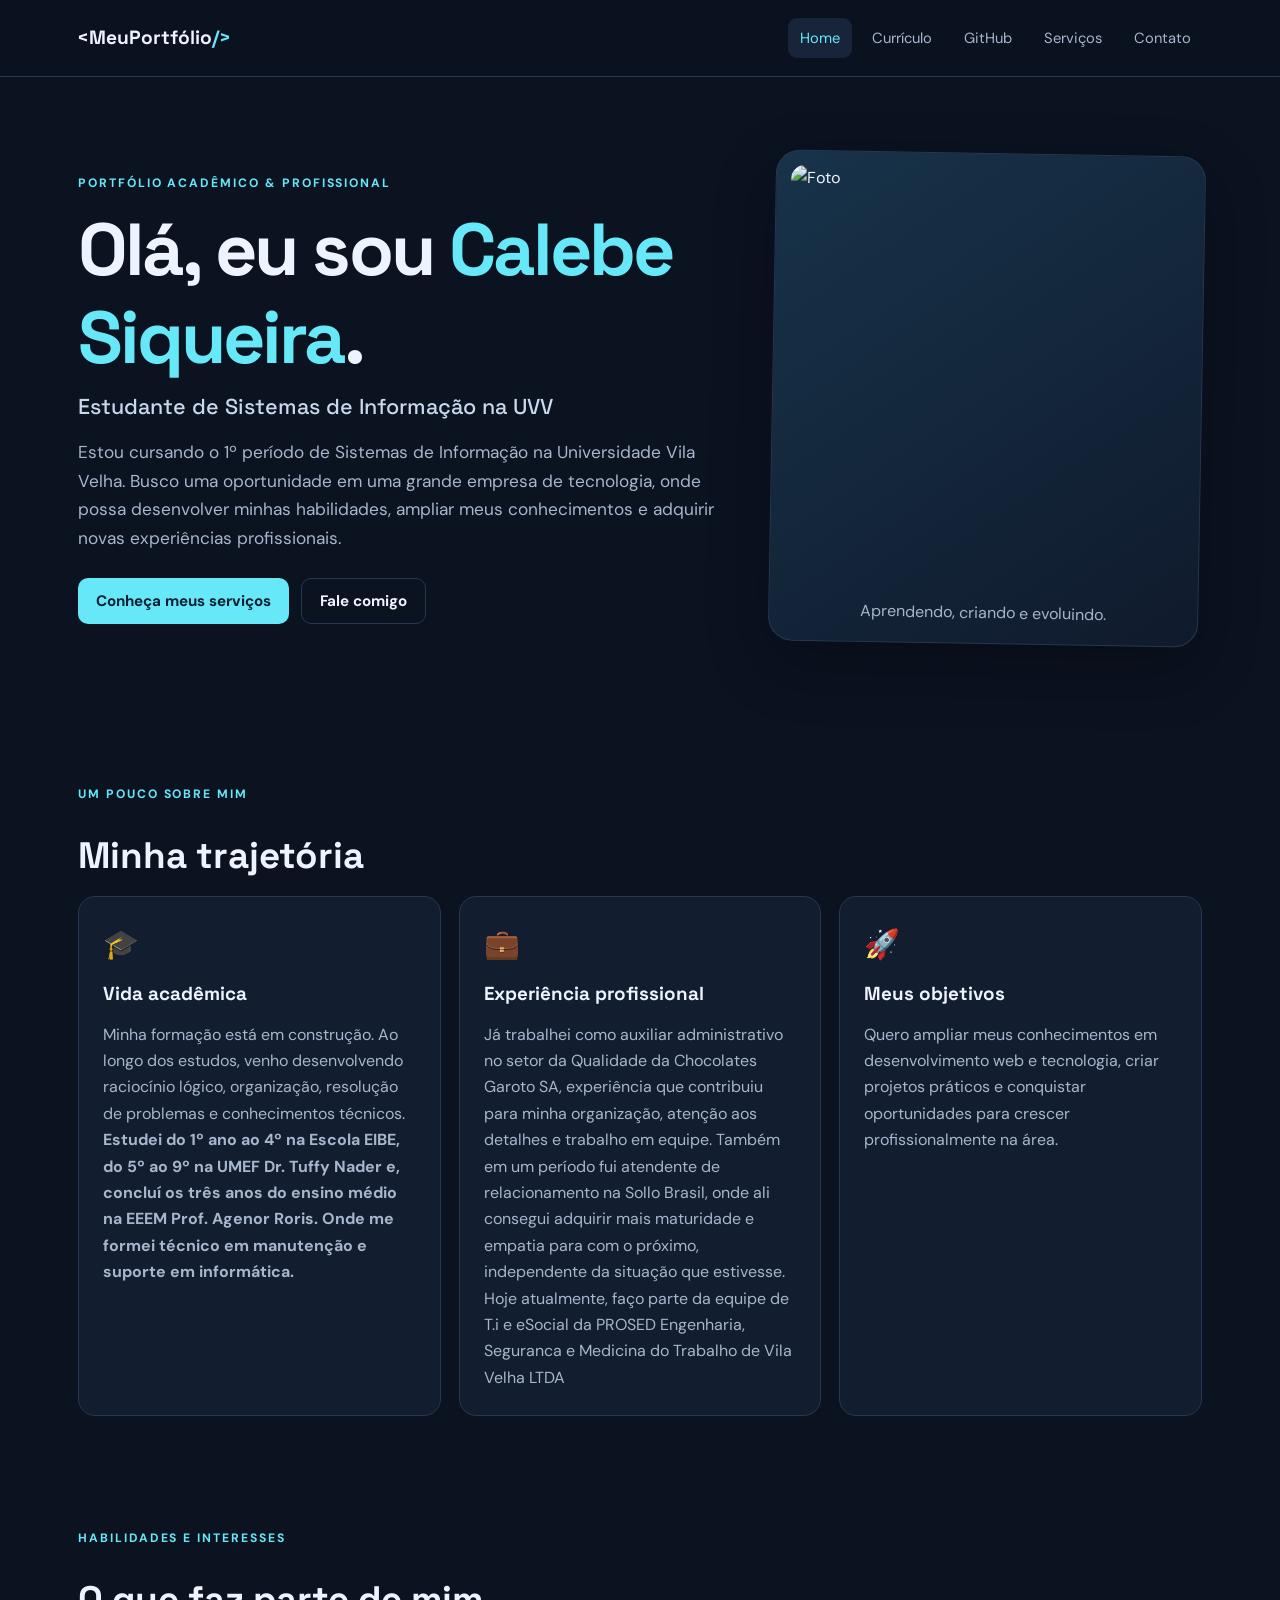
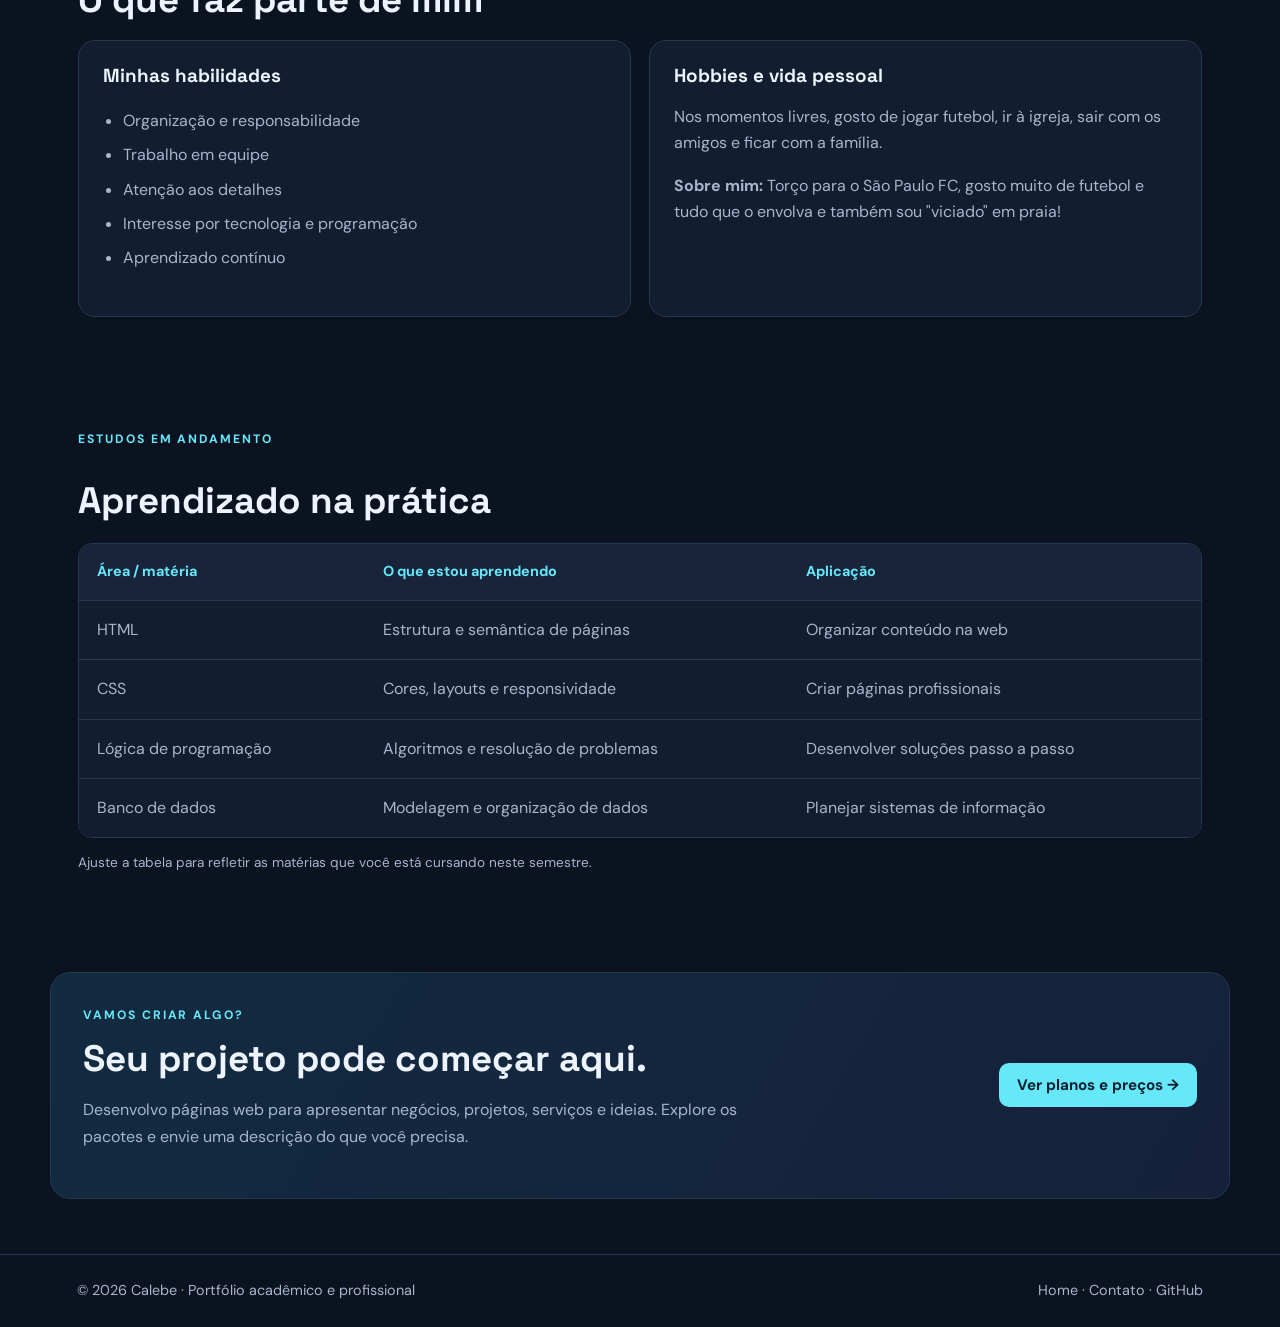
==== commit 702b57ef: "Update index.html Updated profile picture source and added a comment." ====
--- a/index.html
+++ b/index.html
@@ -30,9 +30,9 @@
         <a class="botao secundario" href="contato.html">Fale comigo</a>
       </div>
     </div>
-    <div class="foto-perfil">
+   <div class="foto-perfil">
       <!-- Troque perfil.jpg por uma foto sua. -->
-      <img src="https://placehold.co/420x480/142238/67e8f9?text=Sua+Foto" alt="Espaço reservado para uma foto pessoal">
+      <img src="assets/calebinhogamer.jpeg" alt="Foto">
       <p>Aprendendo, criando e evoluindo.</p>
     </div>
   </section>
